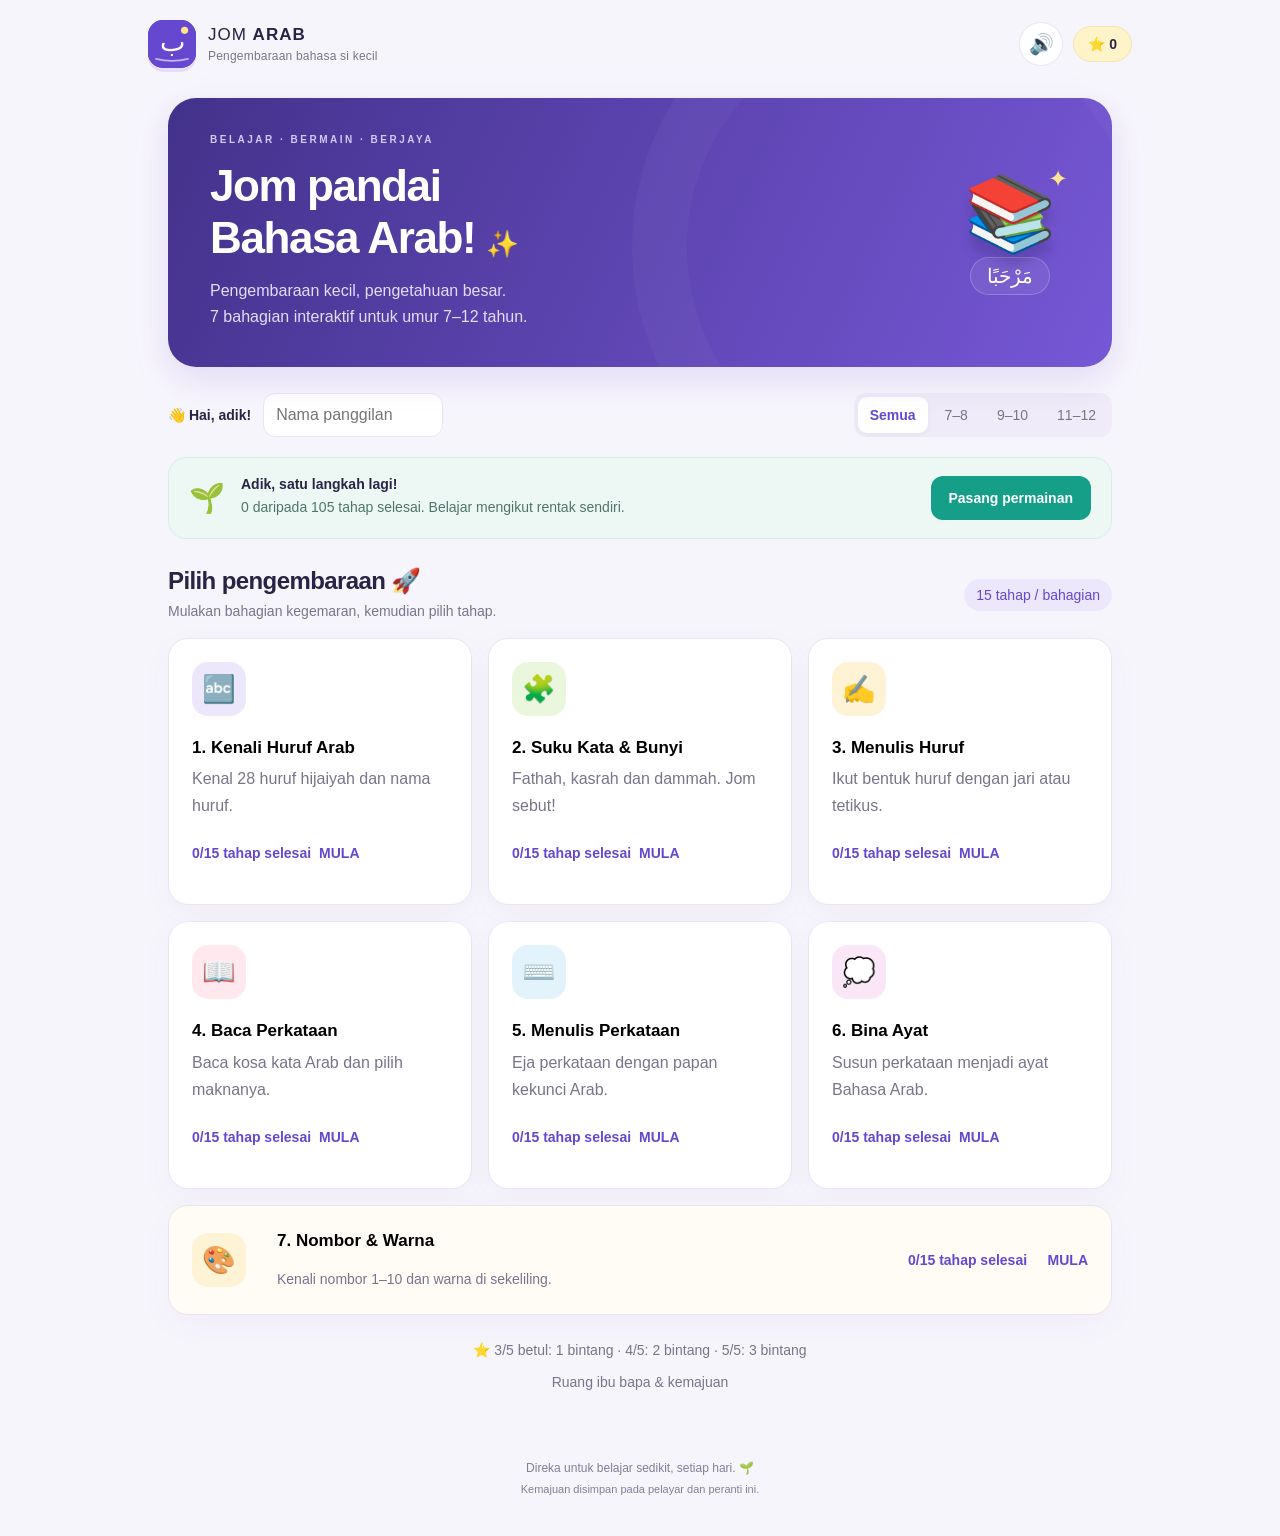
==== genius-bahasa-arab/index.html @ 6ec646cf "Publish Jom Arab learning game under GitHub Pages" ====
<!doctype html>
<html lang="ms">
<head>
  <meta charset="utf-8"><meta name="viewport" content="width=device-width,initial-scale=1,viewport-fit=cover">
  <meta name="theme-color" content="#6548cf"><meta name="description" content="Belajar Bahasa Arab sambil bermain. Huruf, bunyi, tulisan, kosa kata, ayat dan nombor untuk kanak-kanak.">
  <meta name="apple-mobile-web-app-capable" content="yes"><meta name="apple-mobile-web-app-title" content="Jom Arab">
  <link rel="icon" href="./icon.svg" type="image/svg+xml"><link rel="manifest" href="./manifest.webmanifest"><link rel="stylesheet" href="./styles.css">
  <title>Jom Arab · Belajar, Bermain, Berjaya</title>
</head>
<body>
<header class="topbar"><a href="#" class="brand" aria-label="Halaman utama Jom Arab"><img class="brand-icon" src="./icon.svg" alt=""><span>JOM <strong>ARAB</strong><small>Pengembaraan bahasa si kecil</small></span></a><div class="header-actions"><button id="sound" class="icon-button" aria-label="Tetapan suara" title="Tetapan suara">🔊</button><span class="star-pill" id="total-stars">⭐ 0</span></div></header>
<main id="app"></main>
<footer>Direka untuk belajar sedikit, setiap hari. 🌱<br><span>Kemajuan disimpan pada pelayar dan peranti ini.</span></footer>
<dialog id="settings"><form method="dialog"><button class="close" aria-label="Tutup">✕</button><h2>Ruang ibu bapa</h2><p>Nama panggilan dan kemajuan hanya disimpan pada peranti ini. Tiada akaun atau penghantaran data.</p><label class="toggle"><input id="audio-toggle" type="checkbox"> Aktifkan suara Bahasa Arab</label><p id="voice-info" class="muted"></p><button type="button" id="test-audio" class="secondary">Uji suara: مَرْحَبًا</button><hr><button type="button" id="export-progress" class="secondary">Muat turun kemajuan</button><label class="file-button secondary">Pulihkan kemajuan<input id="import-progress" type="file" accept="application/json,.json"></label><p id="settings-status" role="status"></p><hr><button type="button" id="reset-progress" class="danger">Padam kemajuan peranti ini</button><p class="muted">Tulisan tangan ialah latihan kendiri bersama ibu bapa. Aplikasi tidak mengenal pasti atau menilai tulisan secara automatik.</p></form></dialog>
<div id="toast" role="status" aria-live="polite"></div>
<script type="module" src="./app.js"></script>
</body></html>
---- genius-bahasa-arab/styles.css ----
:root{--purple:#6548cf;--dark:#292445;--muted:#78758b;--teal:#159f89;--line:#e9e5f3;--paper:#fff;--bg:#f7f5fc;--shadow:0 10px 32px #3c24630a;font-family:ui-rounded,'SF Pro Rounded',-apple-system,BlinkMacSystemFont,'Segoe UI',sans-serif;color:var(--dark);background:var(--bg);font-synthesis:none}*{box-sizing:border-box}body{margin:0}button,input,select{font:inherit}button,a,input,select{ -webkit-tap-highlight-color:transparent}button{cursor:pointer}button:disabled{cursor:default;opacity:.55}button:focus-visible,a:focus-visible,input:focus-visible,select:focus-visible,canvas:focus-visible{outline:3px solid #f0b341;outline-offset:4px}a{color:inherit;text-decoration:none}button{min-height:44px}h1,h2,h3,p{margin-top:0}h2{font-size:1.5rem;letter-spacing:-.6px}p{line-height:1.65}.topbar{max-width:1040px;margin:auto;padding:20px 28px;display:flex;align-items:center;justify-content:space-between;gap:10px}.brand{display:flex;align-items:center;gap:12px;font-size:17px;letter-spacing:1px}.brand-icon{width:48px;height:48px;background:var(--purple);color:white;border-radius:15px;display:grid;place-items:center;font:36px serif;box-shadow:0 4px 0 #e6def9}.brand small{display:block;font-size:10px;letter-spacing:.2px;color:var(--muted);margin-top:4px}.header-actions{display:flex;align-items:center;gap:10px}.icon-button{border:1px solid var(--line);background:white;border-radius:50%;width:44px;font-size:20px}.star-pill{background:#fff3ca;border:1px solid #f5e6ab;border-radius:25px;padding:9px 14px;font-size:14px;font-weight:750;white-space:nowrap}main{max-width:1000px;margin:auto;padding:10px 28px 30px}.hero{border-radius:28px;padding:36px 42px;background:linear-gradient(115deg,#43328b,#7657d6);color:white;position:relative;overflow:hidden;display:flex;justify-content:space-between;align-items:center;gap:20px;box-shadow:0 12px 35px #6548cf26}.hero:after{content:'';position:absolute;right:-80px;bottom:-160px;width:450px;height:450px;border:55px solid #ffffff08;border-radius:50%;pointer-events:none}.eyebrow{font-size:10px;letter-spacing:2.5px;font-weight:800;color:#d3c7fc;margin-bottom:15px}.hero h1{font-size:clamp(29px,4.4vw,44px);line-height:1.18;letter-spacing:-1.4px;margin-bottom:14px}.hero p{color:#e4dcfa;font-size:14px;margin:0}.hero-art{min-width:120px;text-align:center;position:relative;z-index:1}.book{font-size:74px;filter:drop-shadow(0 12px 5px #21194c33)}.arab-pill{font:20px serif;border:1px solid #ffffff36;display:inline-block;padding:6px 16px;border-radius:20px;background:#ffffff12}.spark{position:absolute;font-size:24px;color:#ffe58f;top:-5px;right:2px}.profile-row{display:flex;align-items:center;gap:12px;flex-wrap:wrap;margin:26px 0 20px}.profile-row label{font-weight:700;font-size:14px}.profile-row input{width:180px;background:white;border:1px solid var(--line);border-radius:12px;padding:12px;color:var(--dark)}.age-chips{display:flex;gap:5px;margin-left:auto;background:#efebf8;padding:4px;border-radius:12px}.chip{border:0;border-radius:9px;padding:8px 12px;background:transparent;color:var(--muted);font-size:12px;min-height:36px}.chip.active{background:white;color:var(--purple);font-weight:750;box-shadow:0 2px 6px #2924450a}.overview{display:flex;align-items:center;gap:16px;margin:20px 0;background:#edf8f5;padding:18px 20px;border-radius:18px;border:1px solid #d9eee7}.overview .plant{font-size:29px}.overview h3{font-size:14px;margin:0 0 4px}.overview p{font-size:12px;margin:0;color:#50746b}.overview button{margin-left:auto;flex-shrink:0}.section-heading{display:flex;align-items:center;justify-content:space-between;margin:28px 0 15px;gap:20px}.section-heading h2{margin:0 0 5px}.section-heading p{color:var(--muted);font-size:13px;margin:0}.tiny-tag{font-size:11px;background:#ede7fc;color:var(--purple);padding:8px 12px;border-radius:20px;white-space:nowrap}.modules{display:grid;grid-template-columns:repeat(3,1fr);gap:16px}.module{display:flex;flex-direction:column;text-align:left;position:relative;border:1px solid var(--line);background:white;padding:23px;border-radius:20px;box-shadow:var(--shadow);transition:transform .18s,border .18s}.module:hover{transform:translateY(-3px);border-color:#c5b6ef}.module .emoji{font-size:27px;background:var(--tint);width:54px;height:54px;display:grid;place-items:center;border-radius:16px;margin-bottom:20px}.module h3{font-size:15px;line-height:1.4;margin-bottom:7px}.module p{font-size:12px;color:var(--muted);flex:1;min-height:40px;margin-bottom:19px}.module .meta{display:flex;align-items:center;justify-content:space-between;font-size:11px;font-weight:750;color:var(--purple)}.mini-track,.track{background:#efebf7;height:5px;border-radius:20px;overflow:hidden;margin:15px 0 0}.mini-track i,.track i{display:block;height:100%;background:linear-gradient(90deg,#18b399,#7657d6);border-radius:20px;transition:width .4s}.module:last-child{background:#fffcf5}.back{background:white;border:1px solid var(--line);border-radius:12px;padding:10px 15px;font-size:13px;font-weight:700}.page-top{display:flex;justify-content:space-between;align-items:center;margin:12px 0 25px;gap:10px}.level-hero{text-align:center;margin:20px 0 30px}.level-hero .emoji{font-size:45px;display:block;margin-bottom:12px}.level-hero p{color:var(--muted);font-size:14px}.levels{display:grid;grid-template-columns:repeat(5,1fr);gap:14px}.level{border:1px solid var(--line);background:white;border-radius:18px;padding:20px 8px;box-shadow:var(--shadow);color:var(--dark)}.level strong{display:block;font-size:24px;margin:8px 0}.level small{font-size:11px;color:var(--muted)}.level .level-stars{color:#c1bacd;font-size:16px;letter-spacing:3px}.level.done{border-color:#b7dfd3;background:#f3fcf8}.level.done .level-stars{color:#c18c17}.band-label{margin:22px 0 12px;font-size:13px;color:var(--muted)}.quiz-wrap{max-width:650px;margin:auto}.quiz-stats{display:flex;justify-content:space-between;font-size:12px;margin:15px 0;color:var(--muted)}.track{height:8px;margin:0 0 25px}.question-card{border:1px solid var(--line);background:white;border-radius:24px;padding:30px;box-shadow:var(--shadow)}.question-top{display:flex;align-items:center;justify-content:space-between;margin-bottom:20px}.question-top .tag{font-size:11px;color:var(--purple);background:#f1ecfc;border-radius:7px;padding:7px 10px;font-weight:700}.question-card h2{font-size:19px;line-height:1.5}.arabic{font-family:'Noto Naskh Arabic','Geeza Pro','Traditional Arabic',serif;direction:rtl;unicode-bidi:isolate}.prompt{font-size:74px;text-align:center;margin:26px 0 32px;line-height:1.8;color:#392d69}.prompt.word{font-size:48px}.prompt.sentence{direction:ltr;font-family:inherit;font-size:26px;line-height:1.5;font-weight:750;padding:12px 0}.answers{display:grid;grid-template-columns:1fr 1fr;gap:10px}.answer{background:#fcfbff;border:2px solid #eeeaf5;border-radius:15px;padding:16px 10px;color:var(--dark);font-size:15px;font-weight:650;min-height:65px}.answer.arabic{font-size:30px}.answer:hover:enabled{background:#f2ecff;border-color:#baaaea}.answer.correct{border-color:#18a589;background:#eaf9f3;opacity:1}.answer.wrong{border-color:#d97f86;background:#fff0f1;opacity:1}.feedback{border-radius:14px;padding:16px;margin-top:20px;background:#eaf8f2;color:#246b57;font-size:14px;line-height:1.6}.feedback.bad{background:#fff3ec;color:#954e2f}.feedback .arabic{font-size:23px}.primary,.secondary,.danger{border:0;border-radius:12px;padding:12px 18px;font-size:13px;font-weight:750;min-height:44px}.primary{background:var(--purple);color:white}.primary:hover:enabled{background:#5335b9}.primary.teal{background:var(--teal)}.secondary{background:#f0edf7;color:var(--purple)}.danger{background:#fff0f1;color:#b13e4d}.next{width:100%;margin-top:18px}.notice{font-size:12px;color:var(--muted);line-height:1.7}.keypad{display:flex;gap:7px;justify-content:center;flex-wrap:wrap;direction:rtl;margin:14px 0}.key{background:#f3effb;border:1px solid #e1d9f1;border-radius:10px;min-width:45px;font-size:25px;padding:8px;color:#3d3068}.typed{font-size:30px;border:2px solid var(--line);padding:14px;text-align:center;width:100%;border-radius:12px;background:#fdfcff;color:var(--dark)}.answer-zone{min-height:90px;background:#f7f4fd;border:2px dashed #ded5f0;border-radius:15px;padding:13px;display:flex;direction:rtl;gap:8px;flex-wrap:wrap}.token{font-size:25px;padding:8px 12px;border:1px solid #ded5f0;border-radius:10px;background:#eee7fc;color:#392d69}.word-bank{display:flex;flex-wrap:wrap;direction:rtl;justify-content:center;gap:8px;padding:20px 0}.actions{display:flex;gap:10px;justify-content:space-between;margin-top:14px}.draw-area{position:relative;height:230px;margin:15px 0;border:2px dashed #d8cdee;border-radius:15px;background:linear-gradient(transparent 73%,#ede8f6 73%,#ede8f6 74%,transparent 74%);overflow:hidden}.trace{position:absolute;inset:0;display:grid;place-items:center;pointer-events:none;color:#dfd7ef;font-size:155px;user-select:none}.draw-area canvas{position:relative;display:block;width:100%;height:100%;touch-action:none}.result{text-align:center;padding:36px 25px;background:white;border:1px solid var(--line);border-radius:26px;max-width:650px;margin:25px auto}.result .trophy{font-size:70px}.result .earned{font-size:40px;letter-spacing:10px;margin:20px 0}.result p{color:var(--muted)}.result .actions{justify-content:center;flex-wrap:wrap}.install-note{background:#fff9e8;border-radius:14px;padding:16px;font-size:13px;line-height:1.7;color:#685328;margin-top:14px}.hidden{display:none!important}footer{text-align:center;font-size:12px;color:#847d99;padding:25px 20px 35px;line-height:1.8}footer span{font-size:11px}dialog{border:1px solid var(--line);border-radius:22px;padding:28px;width:min(460px,92vw);color:var(--dark);box-shadow:0 25px 80px #30204244}dialog::backdrop{background:#25203577}dialog p{font-size:13px}dialog .close{float:right;background:#f0edf7;border:0;border-radius:50%;width:40px}dialog .secondary{display:block;margin:10px 0;width:100%;text-align:center}hr{border:0;border-top:1px solid var(--line);margin:22px 0}.toggle{display:flex;gap:10px;align-items:center;font-size:14px;margin:20px 0}.toggle input{width:20px;height:20px;accent-color:var(--purple)}.muted{color:var(--muted)}.file-button{cursor:pointer}.file-button input{display:none}#toast{position:fixed;bottom:25px;left:50%;transform:translateX(-50%);background:#292445;color:white;padding:13px 20px;border-radius:15px;box-shadow:var(--shadow);font-size:13px;z-index:99;max-width:90vw;width:max-content;display:none}#toast.show{display:block}@media(min-width:800px){.modules .module:last-child{grid-column:span 3;display:grid;grid-template-columns:70px 1fr 180px;align-items:center;gap:15px}.module:last-child .emoji{grid-row:span 2;margin:0}.module:last-child h3{margin:0}.module:last-child p{grid-column:2;min-height:0;margin:0}.module:last-child .meta{grid-column:3;grid-row:1/3}.module:last-child .mini-track{display:none}}@media(max-width:650px){.topbar{padding:16px}.brand{font-size:14px;gap:9px}.brand small{font-size:9px}.brand-icon{width:42px;height:42px;font-size:32px}.star-pill{font-size:12px;padding:8px 10px}.header-actions{gap:7px}main{padding:5px 16px 20px}.hero{padding:27px 23px;border-radius:23px;gap:8px}.hero h1{font-size:31px}.hero p{font-size:12px}.hero-art{min-width:76px}.book{font-size:57px}.arab-pill{font-size:16px;padding:4px 11px}.eyebrow{font-size:8px;letter-spacing:2px}.profile-row{gap:10px;margin-top:22px}.profile-row input{flex:1;max-width:210px}.age-chips{margin-left:0}.modules{grid-template-columns:1fr 1fr;gap:12px}.module{padding:17px;border-radius:17px}.module .emoji{margin-bottom:15px;width:47px;height:47px;font-size:24px}.module h3{font-size:14px}.module p{font-size:11px}.module .meta{font-size:10px;gap:8px}.module:last-child{grid-column:span 2}.overview{padding:14px;gap:10px;flex-wrap:wrap}.overview button{font-size:11px;padding:9px 13px}.section-heading h2{font-size:20px}.tiny-tag{font-size:10px;padding:7px 9px}.levels{grid-template-columns:repeat(5,1fr);gap:8px}.level{padding:14px 3px;border-radius:13px}.level strong{font-size:21px}.level small{font-size:9px}.level .level-stars{font-size:11px;letter-spacing:1px}.question-card{padding:22px 19px;border-radius:20px}.prompt{font-size:66px;margin:18px 0 23px}.prompt.word{font-size:41px}.prompt.sentence{font-size:23px}.question-card h2{font-size:17px}.answer{font-size:13px;padding:15px 8px}.answer.arabic{font-size:26px}.question-top{margin-bottom:15px}.token{font-size:23px}.notice{font-size:11px}}@media(prefers-reduced-motion:reduce){*{transition:none!important;scroll-behavior:auto!important}}

/* Readable labels and body copy at phone and desktop sizes. */
.hero p,.module p,.level-hero p,dialog p{font-size:16px}
.profile-row label,.chip,.overview h3,.section-heading p,.module .meta,.back,.primary,.secondary,.danger,.quiz-stats,.question-top .tag,.notice,.toggle,.band-label,.level small,.tiny-tag{font-size:14px}
.overview p,.overview button,.module:last-child p,.module:last-child .meta{font-size:14px}
.module h3{font-size:17px}.module p{min-height:60px}.module .meta{gap:8px;flex-wrap:wrap}.brand small{font-size:12px}
.brand-icon{object-fit:contain}.level small{font-size:12px}.level .level-stars{font-size:14px}
@media(max-width:650px){.module{padding:16px}.module h3{font-size:16px}.module p{font-size:15px;min-height:72px}.module .meta{font-size:12px}.age-chips{flex-wrap:wrap}.hero p{font-size:15px}.overview p{font-size:14px}.tiny-tag{white-space:normal;text-align:center;font-size:12px}.brand small{font-size:10px}.section-heading{align-items:flex-start}.level small{font-size:11px}.question-card h2{font-size:18px}.answer{font-size:16px}.prompt.word{font-size:40px}}
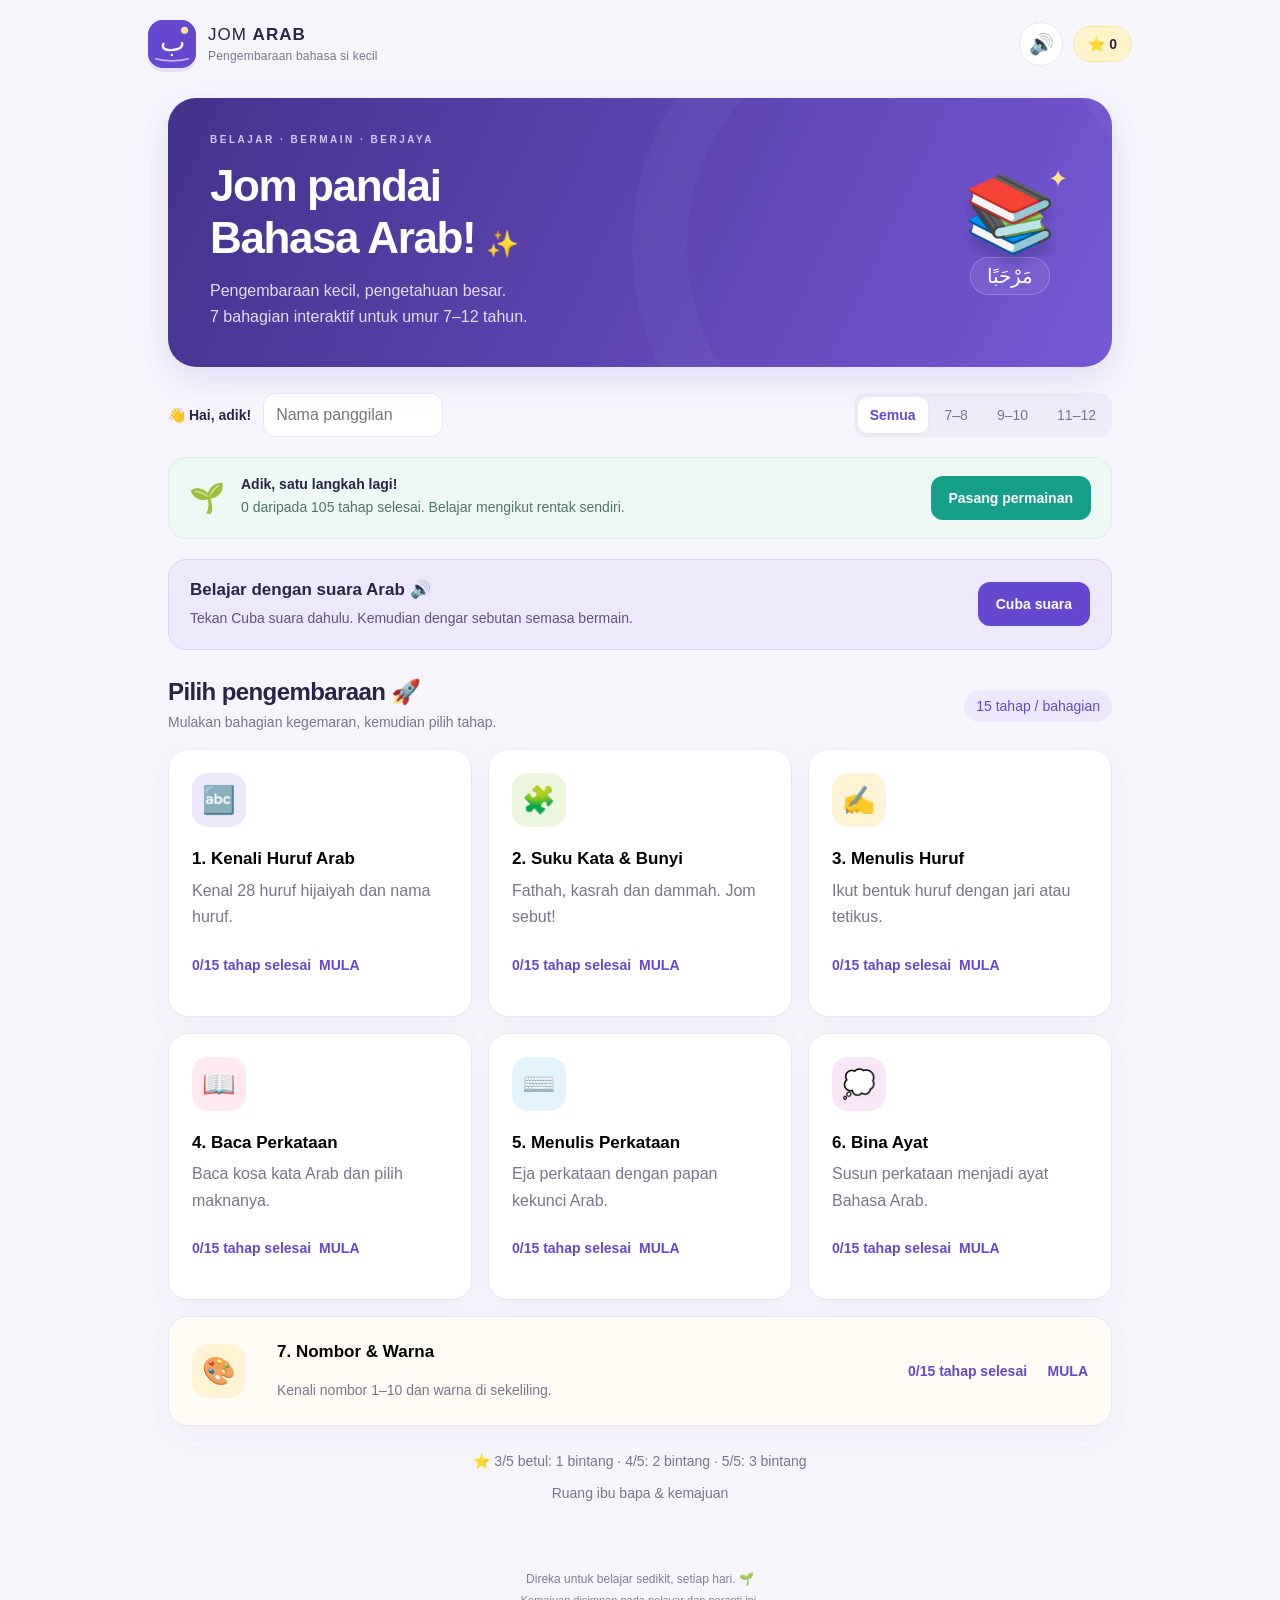
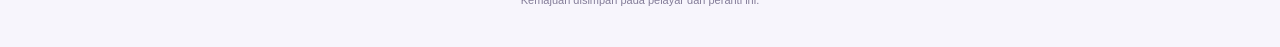
==== commit 89c3823b: "Add Arabic listening controls, slow playback and voice preferences" ====
--- a/genius-bahasa-arab/index.html
+++ b/genius-bahasa-arab/index.html
@@ -11,7 +11,7 @@
 <header class="topbar"><a href="#" class="brand" aria-label="Halaman utama Jom Arab"><img class="brand-icon" src="./icon.svg" alt=""><span>JOM <strong>ARAB</strong><small>Pengembaraan bahasa si kecil</small></span></a><div class="header-actions"><button id="sound" class="icon-button" aria-label="Tetapan suara" title="Tetapan suara">🔊</button><span class="star-pill" id="total-stars">⭐ 0</span></div></header>
 <main id="app"></main>
 <footer>Direka untuk belajar sedikit, setiap hari. 🌱<br><span>Kemajuan disimpan pada pelayar dan peranti ini.</span></footer>
-<dialog id="settings"><form method="dialog"><button class="close" aria-label="Tutup">✕</button><h2>Ruang ibu bapa</h2><p>Nama panggilan dan kemajuan hanya disimpan pada peranti ini. Tiada akaun atau penghantaran data.</p><label class="toggle"><input id="audio-toggle" type="checkbox"> Aktifkan suara Bahasa Arab</label><p id="voice-info" class="muted"></p><button type="button" id="test-audio" class="secondary">Uji suara: مَرْحَبًا</button><hr><button type="button" id="export-progress" class="secondary">Muat turun kemajuan</button><label class="file-button secondary">Pulihkan kemajuan<input id="import-progress" type="file" accept="application/json,.json"></label><p id="settings-status" role="status"></p><hr><button type="button" id="reset-progress" class="danger">Padam kemajuan peranti ini</button><p class="muted">Tulisan tangan ialah latihan kendiri bersama ibu bapa. Aplikasi tidak mengenal pasti atau menilai tulisan secara automatik.</p></form></dialog>
+<dialog id="settings"><form method="dialog"><button class="close" aria-label="Tutup">✕</button><h2>Ruang ibu bapa</h2><p>Nama panggilan dan kemajuan hanya disimpan pada peranti ini. Tiada akaun atau penghantaran data.</p><label class="toggle"><input id="audio-toggle" type="checkbox"> Aktifkan suara Bahasa Arab</label><label class="toggle"><input id="auto-speak" type="checkbox"> Baca soalan secara automatik</label><label class="voice-label" for="speech-rate">Kelajuan sebutan</label><select id="speech-rate"><option value="0.6">Perlahan</option><option value="0.8">Sederhana</option><option value="1">Biasa</option></select><label class="voice-label" for="voice-select">Pilihan suara Arab</label><select id="voice-select"><option value="">Automatik · Bahasa Arab</option></select><p id="voice-info" class="muted" role="status"></p><button type="button" id="test-audio" class="secondary">Uji suara: مَرْحَبًا</button><hr><button type="button" id="export-progress" class="secondary">Muat turun kemajuan</button><label class="file-button secondary">Pulihkan kemajuan<input id="import-progress" type="file" accept="application/json,.json"></label><p id="settings-status" role="status"></p><hr><button type="button" id="reset-progress" class="danger">Padam kemajuan peranti ini</button><p class="muted">Tulisan tangan ialah latihan kendiri bersama ibu bapa. Aplikasi tidak mengenal pasti atau menilai tulisan secara automatik.</p></form></dialog>
 <div id="toast" role="status" aria-live="polite"></div>
 <script type="module" src="./app.js"></script>
 </body></html>
--- a/genius-bahasa-arab/styles.css
+++ b/genius-bahasa-arab/styles.css
@@ -7,3 +7,5 @@
 .module h3{font-size:17px}.module p{min-height:60px}.module .meta{gap:8px;flex-wrap:wrap}.brand small{font-size:12px}
 .brand-icon{object-fit:contain}.level small{font-size:12px}.level .level-stars{font-size:14px}
 @media(max-width:650px){.module{padding:16px}.module h3{font-size:16px}.module p{font-size:15px;min-height:72px}.module .meta{font-size:12px}.age-chips{flex-wrap:wrap}.hero p{font-size:15px}.overview p{font-size:14px}.tiny-tag{white-space:normal;text-align:center;font-size:12px}.brand small{font-size:10px}.section-heading{align-items:flex-start}.level small{font-size:11px}.question-card h2{font-size:18px}.answer{font-size:16px}.prompt.word{font-size:40px}}
+
+.voice-welcome{display:flex;align-items:center;justify-content:space-between;gap:16px;background:#eee8fc;border:1px solid #dfd2fa;padding:19px 21px;border-radius:18px;margin:18px 0}.voice-welcome strong{font-size:17px}.voice-welcome p{font-size:14px;margin:7px 0 0;color:#5e537c}.voice-welcome button{flex-shrink:0}.listen-button{border:0;background:#6548cf;color:white;border-radius:12px;padding:12px 19px;font-weight:750;font-size:16px}.question-top{flex-wrap:wrap;gap:9px}.question-top .tag{margin-right:auto}.speech-status{background:#f4f0fc;border-radius:10px;padding:12px;min-height:44px}.voice-label{display:block;font-size:14px;margin:15px 0 8px}#settings select{width:100%;padding:12px;border:1px solid #ded5ed;background:white;border-radius:10px;color:#292445;font-size:16px}@media(max-width:500px){.voice-welcome{flex-wrap:wrap}.voice-welcome button{width:100%}.question-top .tag{width:100%;margin:0}.listen-button{flex:1}.question-top .secondary{font-size:14px}}
